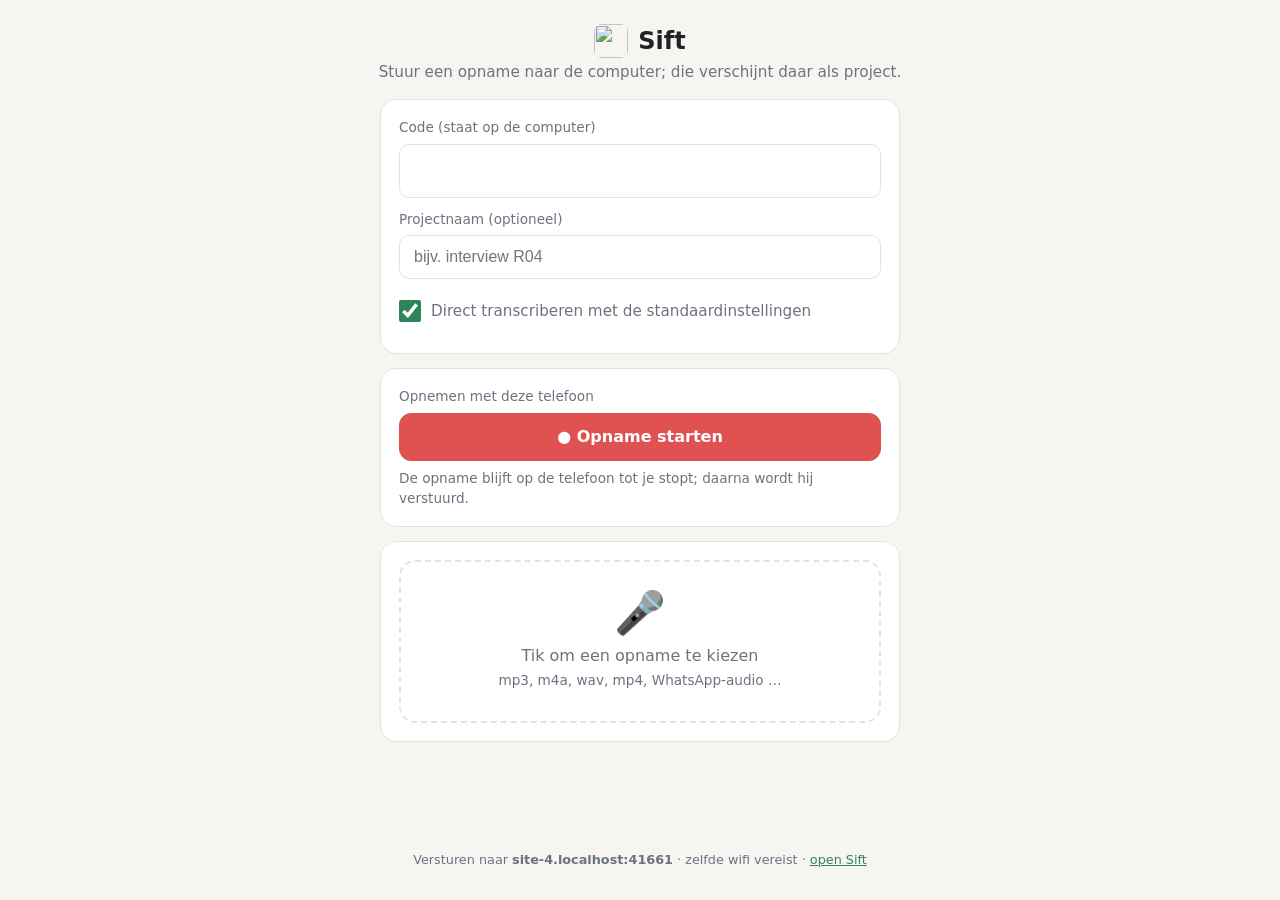
==== sift/static/drop.html @ 85255028 "Telefoon-toegang, Windows-installer en Android-client - Sift: LAN-modus met 4-cijferige code, QR-mod" ====
<!doctype html>
<html lang="nl">
<head>
<meta charset="utf-8">
<meta name="viewport" content="width=device-width, initial-scale=1, viewport-fit=cover">
<title>Sift · opname sturen</title>
<meta name="theme-color" content="#1f2328">
<link rel="icon" href="/static/logo.svg">
<link rel="apple-touch-icon" href="/static/icon-192.png">
<link rel="manifest" href="/manifest.webmanifest">
<style>
  :root{--bg:#f6f5f1;--card:#fff;--fg:#1f2328;--muted:#6b7280;--line:#e6e3dc;--accent:#2f855a;--accent-bg:#e6f4ea;--err:#b42318;--rec:#e05252}
  @media (prefers-color-scheme: dark){:root{--bg:#15181c;--card:#1f2328;--fg:#e8e6e1;--muted:#9aa0a8;--line:#343a42;--accent-bg:#1d3a2a}}
  *{box-sizing:border-box}
  body{margin:0;font:16px/1.45 system-ui,-apple-system,"Segoe UI",Roboto,sans-serif;background:var(--bg);color:var(--fg);min-height:100vh;display:flex;flex-direction:column;align-items:center;padding:16px 16px calc(16px + env(safe-area-inset-bottom))}
  h1{font-size:1.5rem;margin:8px 0 2px;display:flex;align-items:center;gap:10px}
  h1 img{width:34px;height:34px;border-radius:8px}
  .sub{color:var(--muted);margin:0 0 16px;text-align:center;font-size:.95rem}
  .card{background:var(--card);border:1px solid var(--line);border-radius:16px;padding:18px;width:100%;max-width:520px;margin-bottom:14px}
  label{display:block;font-size:.85rem;color:var(--muted);margin-bottom:6px}
  input[type=text],input[type=tel]{width:100%;padding:12px 14px;border-radius:10px;border:1px solid var(--line);background:transparent;color:var(--fg);font-size:1rem}
  input[type=tel]{letter-spacing:.4em;font-size:1.5rem;text-align:center}
  .row{display:flex;gap:12px}.row>*{flex:1}
  .sw{display:flex;align-items:center;gap:10px;margin-top:14px;font-size:.95rem;cursor:pointer;min-height:36px}
  .sw input{width:22px;height:22px;margin:0;accent-color:var(--accent)}
  #zone{border:2px dashed var(--line);border-radius:16px;padding:30px 16px;text-align:center;cursor:pointer;transition:.15s}
  #zone.over{border-color:var(--accent);background:var(--accent-bg)}
  #zone .big{font-size:2.6rem;line-height:1}
  #zone p{margin:10px 0 0;color:var(--muted)}
  .btn{display:inline-flex;align-items:center;justify-content:center;gap:8px;min-height:48px;padding:10px 18px;border-radius:12px;border:1px solid var(--line);background:var(--card);color:var(--fg);font:inherit;font-weight:600;cursor:pointer;width:100%}
  .btn.primary{background:var(--accent);border-color:var(--accent);color:#fff}
  .btn.rec{background:var(--rec);border-color:var(--rec);color:#fff}
  .btn:disabled{opacity:.5}
  .dot{width:12px;height:12px;border-radius:50%;background:#fff;animation:blink 1s infinite}
  @keyframes blink{50%{opacity:.2}}
  .elapsed{font-variant-numeric:tabular-nums;font-size:2.2rem;text-align:center;margin:8px 0 12px;font-weight:600}
  .level{height:6px;background:var(--line);border-radius:3px;overflow:hidden;margin-bottom:14px}.level i{display:block;height:100%;width:0;background:var(--accent);transition:width .08s}
  ul{list-style:none;padding:0;margin:0}
  li{padding:10px 0;border-bottom:1px solid var(--line)}li:last-child{border-bottom:0}
  .name{display:flex;justify-content:space-between;gap:12px;font-size:.95rem;word-break:break-all}.name span:last-child{color:var(--muted);white-space:nowrap}
  .bar{height:6px;background:var(--line);border-radius:3px;margin-top:8px;overflow:hidden}.bar i{display:block;height:100%;width:0;background:var(--accent);transition:width .15s}
  .ok .bar i{background:var(--accent)}.err .bar i{background:var(--err)}
  .msg{font-size:.85rem;margin-top:5px;color:var(--muted)}.err .msg{color:var(--err)}
  .msg a{color:var(--accent);font-weight:600}
  .hint{font-size:.85rem;color:var(--muted);margin-top:8px}
  .hidden{display:none!important}
  footer{color:var(--muted);font-size:.8rem;margin-top:auto;padding:14px;text-align:center}
  footer a{color:var(--accent)}
</style>
</head>
<body>
<h1><img src="/static/logo.svg" alt=""><span>Sift</span></h1>
<p class="sub">Stuur een opname naar de computer; die verschijnt daar als project.</p>

<div class="card">
  <div class="row">
    <div><label for="code">Code (staat op de computer)</label><input type="tel" id="code" maxlength="4" inputmode="numeric" pattern="[0-9]*" autocomplete="one-time-code"></div>
  </div>
  <label for="pname" style="margin-top:12px">Projectnaam (optioneel)</label>
  <input type="text" id="pname" maxlength="80" placeholder="bijv. interview R04">
  <label class="sw"><input type="checkbox" id="auto" checked> Direct transcriberen met de standaardinstellingen</label>
</div>

<div class="card" id="reccard">
  <label>Opnemen met deze telefoon</label>
  <div id="recIdle">
    <button class="btn rec" id="btnRec">● Opname starten</button>
    <div class="hint" id="recHint">De opname blijft op de telefoon tot je stopt; daarna wordt hij verstuurd.</div>
  </div>
  <div id="recBusy" class="hidden">
    <div class="elapsed" id="elapsed">00:00</div>
    <div class="level"><i id="lvl"></i></div>
    <div class="row"><button class="btn" id="btnPauseRec">Pauze</button><button class="btn primary" id="btnStop"><span class="dot"></span> Stoppen en versturen</button></div>
  </div>
</div>

<div class="card">
  <div id="zone">
    <div class="big">&#127908;</div>
    <p>Tik om een opname te kiezen</p>
    <p class="hint" style="margin-top:4px">mp3, m4a, wav, mp4, WhatsApp-audio …</p>
    <input type="file" id="file" accept="audio/*,video/*" class="hidden">
  </div>
</div>

<div class="card hidden" id="listcard"><ul id="list"></ul></div>

<footer id="target"></footer>

<script>
'use strict';
const $ = id => document.getElementById(id);
const codeEl = $('code'), nameEl = $('pname'), autoEl = $('auto'), zone = $('zone'), fileEl = $('file'), list = $('list');
const esc = s => String(s).replace(/[&<>"]/g, c => ({ '&': '&amp;', '<': '&lt;', '>': '&gt;', '"': '&quot;' }[c]));
const fmt = b => b < 1048576 ? (b / 1024).toFixed(0) + ' KB' : b < 1073741824 ? (b / 1048576).toFixed(1) + ' MB' : (b / 1073741824).toFixed(2) + ' GB';
const mmss = s => `${String(Math.floor(s / 60)).padStart(2, '0')}:${String(Math.floor(s % 60)).padStart(2, '0')}`;
const cookie = n => (document.cookie.match(new RegExp('(?:^|; )' + n + '=([^;]*)')) || [])[1];

const params = new URLSearchParams(location.search);
if (params.get('code')) { codeEl.value = params.get('code'); try { localStorage.code = codeEl.value; } catch (e) {} history.replaceState(null, '', location.pathname); }
else { let c = null; try { c = localStorage.code; } catch (e) {} codeEl.value = c || cookie('sift_code') || ''; }
codeEl.addEventListener('input', () => { try { localStorage.code = codeEl.value; } catch (e) {} });
$('target').innerHTML = `Versturen naar <b>${esc(location.host)}</b> · zelfde wifi vereist · <a href="/">open Sift</a>`;
if ('serviceWorker' in navigator) navigator.serviceWorker.register('/sw.js').catch(() => {});

function needCode() {
  if (/^\d{4}$/.test(codeEl.value)) return true;
  codeEl.focus(); codeEl.style.borderColor = 'var(--err)'; setTimeout(() => codeEl.style.borderColor = '', 1200); return false;
}

/* ---------- bestand kiezen ---------- */
zone.addEventListener('click', () => { if (needCode()) fileEl.click(); });
fileEl.addEventListener('change', () => { send([...fileEl.files]); fileEl.value = ''; });
['dragenter', 'dragover'].forEach(ev => zone.addEventListener(ev, e => { e.preventDefault(); zone.classList.add('over'); }));
['dragleave', 'drop'].forEach(ev => zone.addEventListener(ev, e => { e.preventDefault(); zone.classList.remove('over'); }));
zone.addEventListener('drop', e => send([...e.dataTransfer.files]));

async function send(files) {
  if (!files.length || !needCode()) return;
  $('listcard').classList.remove('hidden');
  for (const f of files) await upload(f, nameEl.value.trim());
}

function upload(f, name) {
  return new Promise(resolve => {
    const li = document.createElement('li');
    li.innerHTML = `<div class="name"><span>${esc(f.name)}</span><span>${fmt(f.size)}</span></div><div class="bar"><i></i></div><div class="msg">Versturen…</div>`;
    list.prepend(li);
    const bar = li.querySelector('i'), msg = li.querySelector('.msg');
    const fd = new FormData();
    fd.append('file', f, f.name); fd.append('name', name || ''); fd.append('autostart', autoEl.checked ? '1' : '0');
    const xhr = new XMLHttpRequest();
    xhr.open('POST', '/api/drop');
    xhr.setRequestHeader('X-Sift-Code', codeEl.value);
    xhr.upload.onprogress = e => { if (e.lengthComputable) { const p = e.loaded / e.total; bar.style.width = (p * 100) + '%'; msg.textContent = p < 1 ? `Versturen… ${Math.round(p * 100)}%` : 'Verwerken op de computer…'; } };
    xhr.onload = () => {
      bar.style.width = '100%';
      if (xhr.status === 200) {
        let r = {}; try { r = JSON.parse(xhr.responseText); } catch (e) {}
        li.classList.add('ok');
        msg.innerHTML = `Ontvangen als project <b>${esc(r.name || '')}</b>${r.autostart ? ', transcriptie gestart' : ''}. <a href="/?code=${encodeURIComponent(codeEl.value)}#p=${encodeURIComponent(r.id || '')}&v=pipeline">Open in Sift</a>`;
      } else {
        li.classList.add('err');
        msg.textContent = { 401: 'Verkeerde code', 403: 'Sift is op de computer niet opengesteld voor het netwerk (knop Telefoon)', 413: 'Te groot (max 2 GB)', 429: 'Te veel verkeerde codes, wacht een minuut' }[xhr.status] || `Mislukt (${xhr.status})`;
      }
      resolve();
    };
    xhr.onerror = () => { li.classList.add('err'); msg.textContent = 'Mislukt: geen verbinding met de computer'; resolve(); };
    xhr.send(fd);
  });
}

/* ---------- opnemen in de browser ---------- */
let rec = null, chunks = [], t0 = 0, pausedAt = 0, timer = null, stream = null, actx = null, raf = null;
const mime = ['audio/webm;codecs=opus', 'audio/webm', 'audio/mp4;codecs=mp4a.40.2', 'audio/mp4', 'audio/ogg;codecs=opus'].find(m => window.MediaRecorder && MediaRecorder.isTypeSupported(m)) || '';
if (!navigator.mediaDevices || !window.MediaRecorder) {
  $('btnRec').disabled = true;
  $('recHint').innerHTML = window.isSecureContext
    ? 'Deze browser ondersteunt geen opname in de browser. Neem op met de recorder-app en kies het bestand hieronder.'
    : 'Opnemen in de browser werkt alleen via https of localhost; via het wifi-adres blokkeert de browser de microfoon. Neem op met de recorder-app van je telefoon (of de Sift-app) en kies het bestand hieronder.';
}
$('btnRec').onclick = async () => {
  if (!needCode()) return;
  try { stream = await navigator.mediaDevices.getUserMedia({ audio: { echoCancellation: false, noiseSuppression: false, autoGainControl: true } }); }
  catch (e) { $('recHint').textContent = 'Geen toegang tot de microfoon: ' + e.message; return; }
  chunks = []; rec = new MediaRecorder(stream, mime ? { mimeType: mime, audioBitsPerSecond: 96000 } : undefined);
  rec.ondataavailable = e => { if (e.data.size) chunks.push(e.data); };
  rec.onstop = finishRecording;
  rec.start(1000);
  t0 = Date.now(); pausedAt = 0;
  $('recIdle').classList.add('hidden'); $('recBusy').classList.remove('hidden');
  timer = setInterval(() => $('elapsed').textContent = mmss((Date.now() - t0) / 1000), 250);
  try { actx = new (window.AudioContext || window.webkitAudioContext)(); const src = actx.createMediaStreamSource(stream); const an = actx.createAnalyser(); an.fftSize = 512; src.connect(an); const buf = new Uint8Array(an.fftSize);
    const tick = () => { an.getByteTimeDomainData(buf); let m = 0; for (const v of buf) m = Math.max(m, Math.abs(v - 128)); $('lvl').style.width = Math.min(100, m / 128 * 160) + '%'; raf = requestAnimationFrame(tick); }; tick(); } catch (e) {}
  try { if ('wakeLock' in navigator) navigator.wakeLock.request('screen').catch(() => {}); } catch (e) {}
};
$('btnPauseRec').onclick = () => {
  if (!rec) return;
  if (rec.state === 'recording') { rec.pause(); pausedAt = Date.now(); clearInterval(timer); $('btnPauseRec').textContent = 'Hervatten'; }
  else if (rec.state === 'paused') { rec.resume(); t0 += Date.now() - pausedAt; timer = setInterval(() => $('elapsed').textContent = mmss((Date.now() - t0) / 1000), 250); $('btnPauseRec').textContent = 'Pauze'; }
};
$('btnStop').onclick = () => { if (rec && rec.state !== 'inactive') rec.stop(); };
window.addEventListener('beforeunload', e => { if (rec && rec.state !== 'inactive') { e.preventDefault(); e.returnValue = ''; } });

function finishRecording() {
  clearInterval(timer); cancelAnimationFrame(raf);
  if (stream) stream.getTracks().forEach(t => t.stop());
  if (actx) { actx.close().catch(() => {}); actx = null; }
  const type = rec.mimeType || mime || 'audio/webm';
  const ext = type.includes('mp4') ? 'm4a' : type.includes('ogg') ? 'ogg' : 'webm';
  const d = new Date(), pad = n => String(n).padStart(2, '0');
  const stamp = `${d.getFullYear()}-${pad(d.getMonth() + 1)}-${pad(d.getDate())} ${pad(d.getHours())}${pad(d.getMinutes())}`;
  const blob = new Blob(chunks, { type });
  const file = new File([blob], `opname ${stamp}.${ext}`, { type });
  rec = null; chunks = [];
  $('recBusy').classList.add('hidden'); $('recIdle').classList.remove('hidden'); $('elapsed').textContent = '00:00'; $('btnPauseRec').textContent = 'Pauze';
  if (blob.size < 1000) { $('recHint').textContent = 'Opname was leeg.'; return; }
  send([file]);
}
</script>
</body>
</html>
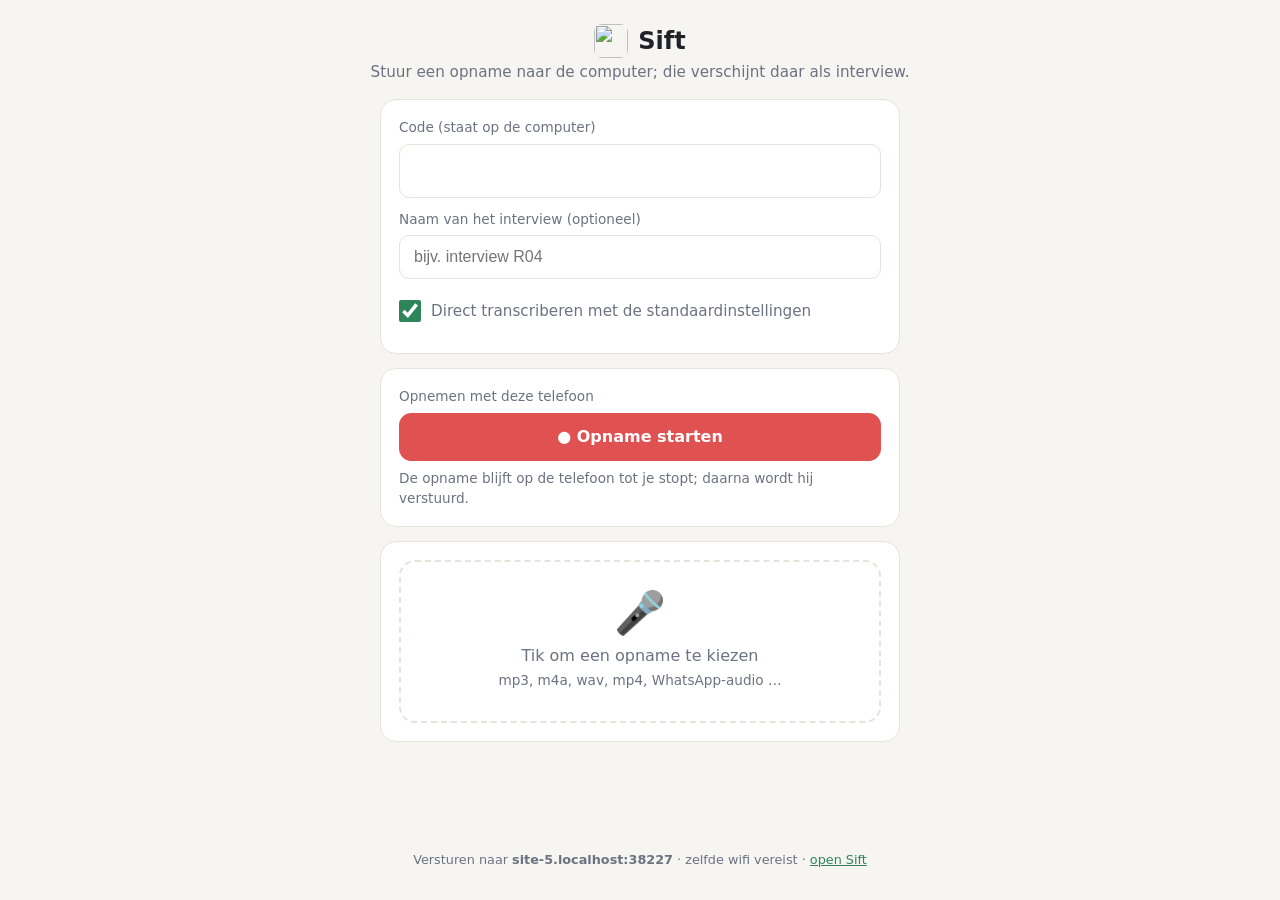
==== commit 4057f672: "Samenvoegen van de interface-overhaul (worktree-agent-add951fa15a8f9428) met telefoon-toegang en ins" ====
--- a/sift/static/drop.html
+++ b/sift/static/drop.html
@@ -50,14 +50,16 @@
 </head>
 <body>
 <h1><img src="/static/logo.svg" alt=""><span>Sift</span></h1>
-<p class="sub">Stuur een opname naar de computer; die verschijnt daar als project.</p>
+<p class="sub">Stuur een opname naar de computer; die verschijnt daar als interview.</p>
 
 <div class="card">
   <div class="row">
     <div><label for="code">Code (staat op de computer)</label><input type="tel" id="code" maxlength="4" inputmode="numeric" pattern="[0-9]*" autocomplete="one-time-code"></div>
   </div>
-  <label for="pname" style="margin-top:12px">Projectnaam (optioneel)</label>
+  <label for="pname" style="margin-top:12px">Naam van het interview (optioneel)</label>
   <input type="text" id="pname" maxlength="80" placeholder="bijv. interview R04">
+  <div id="studyRow" class="hidden"><label for="study" style="margin-top:12px">Onderzoek (optioneel)</label>
+  <select id="study"><option value="">Zonder onderzoek</option></select></div>
   <label class="sw"><input type="checkbox" id="auto" checked> Direct transcriberen met de standaardinstellingen</label>
 </div>
 
@@ -90,7 +92,7 @@
 <script>
 'use strict';
 const $ = id => document.getElementById(id);
-const codeEl = $('code'), nameEl = $('pname'), autoEl = $('auto'), zone = $('zone'), fileEl = $('file'), list = $('list');
+const codeEl = $('code'), nameEl = $('pname'), autoEl = $('auto'), studyEl = $('study'), zone = $('zone'), fileEl = $('file'), list = $('list');
 const esc = s => String(s).replace(/[&<>"]/g, c => ({ '&': '&amp;', '<': '&lt;', '>': '&gt;', '"': '&quot;' }[c]));
 const fmt = b => b < 1048576 ? (b / 1024).toFixed(0) + ' KB' : b < 1073741824 ? (b / 1048576).toFixed(1) + ' MB' : (b / 1073741824).toFixed(2) + ' GB';
 const mmss = s => `${String(Math.floor(s / 60)).padStart(2, '0')}:${String(Math.floor(s % 60)).padStart(2, '0')}`;
@@ -102,6 +104,22 @@
 codeEl.addEventListener('input', () => { try { localStorage.code = codeEl.value; } catch (e) {} });
 $('target').innerHTML = `Versturen naar <b>${esc(location.host)}</b> · zelfde wifi vereist · <a href="/">open Sift</a>`;
 if ('serviceWorker' in navigator) navigator.serviceWorker.register('/sw.js').catch(() => {});
+
+/* ---------- onderzoeken (alleen als de code klopt) ---------- */
+let studiesFor = null;
+async function loadStudies() {
+  if (!/^\d{4}$/.test(codeEl.value) || studiesFor === codeEl.value) return;
+  studiesFor = codeEl.value;
+  try {
+    const r = await fetch('/api/studies', { headers: { 'X-Sift-Code': codeEl.value } });
+    if (!r.ok) return;
+    const st = await r.json();
+    studyEl.innerHTML = '<option value="">Zonder onderzoek</option>' + st.map(x => `<option value="${esc(x.id)}">${esc(x.name)}</option>`).join('');
+    $('studyRow').classList.toggle('hidden', !st.length);
+  } catch (e) {}
+}
+codeEl.addEventListener('input', loadStudies);
+loadStudies();
 
 function needCode() {
   if (/^\d{4}$/.test(codeEl.value)) return true;
@@ -128,7 +146,7 @@
     list.prepend(li);
     const bar = li.querySelector('i'), msg = li.querySelector('.msg');
     const fd = new FormData();
-    fd.append('file', f, f.name); fd.append('name', name || ''); fd.append('autostart', autoEl.checked ? '1' : '0');
+    fd.append('file', f, f.name); fd.append('name', name || ''); fd.append('autostart', autoEl.checked ? '1' : '0'); fd.append('study_id', studyEl.value || '');
     const xhr = new XMLHttpRequest();
     xhr.open('POST', '/api/drop');
     xhr.setRequestHeader('X-Sift-Code', codeEl.value);
@@ -138,7 +156,7 @@
       if (xhr.status === 200) {
         let r = {}; try { r = JSON.parse(xhr.responseText); } catch (e) {}
         li.classList.add('ok');
-        msg.innerHTML = `Ontvangen als project <b>${esc(r.name || '')}</b>${r.autostart ? ', transcriptie gestart' : ''}. <a href="/?code=${encodeURIComponent(codeEl.value)}#p=${encodeURIComponent(r.id || '')}&v=pipeline">Open in Sift</a>`;
+        msg.innerHTML = `Ontvangen als interview <b>${esc(r.name || '')}</b>${r.autostart ? ', verwerking gestart' : ''}. <a href="/?code=${encodeURIComponent(codeEl.value)}#p=${encodeURIComponent(r.id || '')}&v=process">Open in Sift</a>`;
       } else {
         li.classList.add('err');
         msg.textContent = { 401: 'Verkeerde code', 403: 'Sift is op de computer niet opengesteld voor het netwerk (knop Telefoon)', 413: 'Te groot (max 2 GB)', 429: 'Te veel verkeerde codes, wacht een minuut' }[xhr.status] || `Mislukt (${xhr.status})`;
